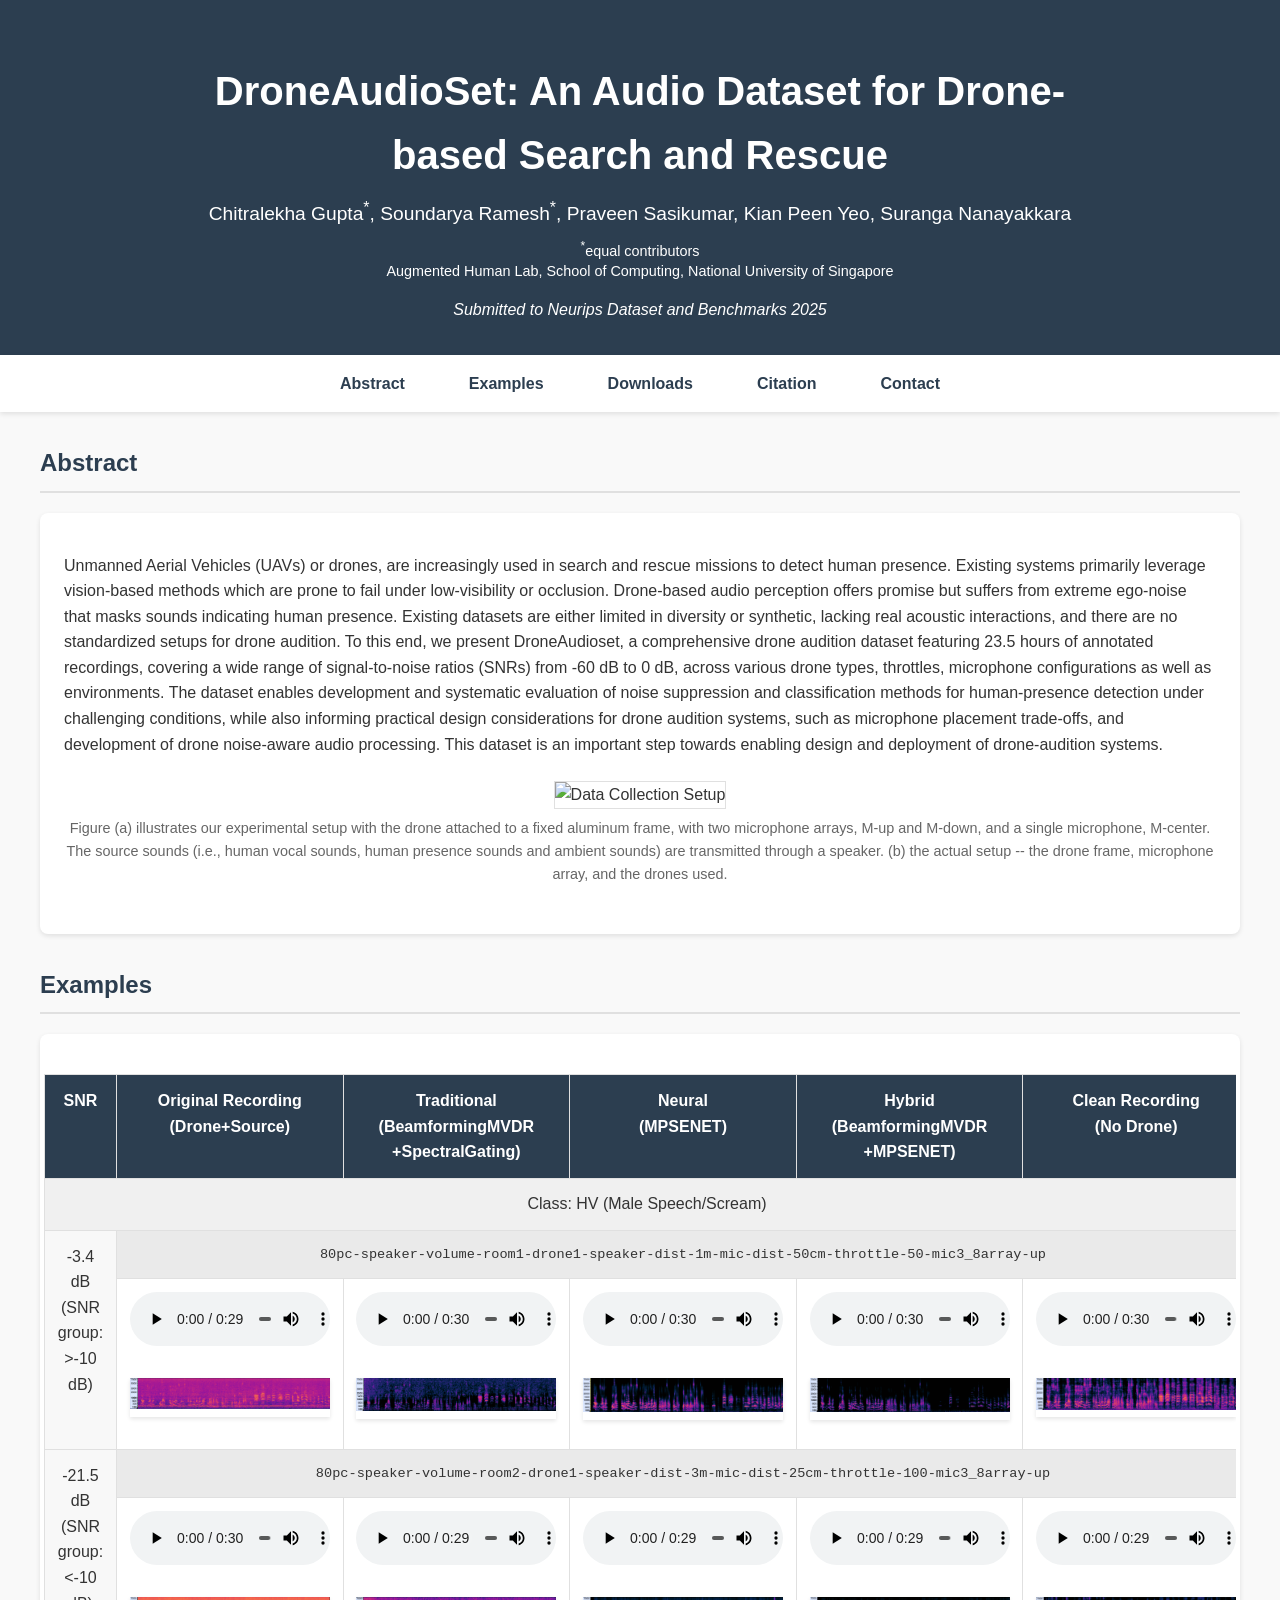
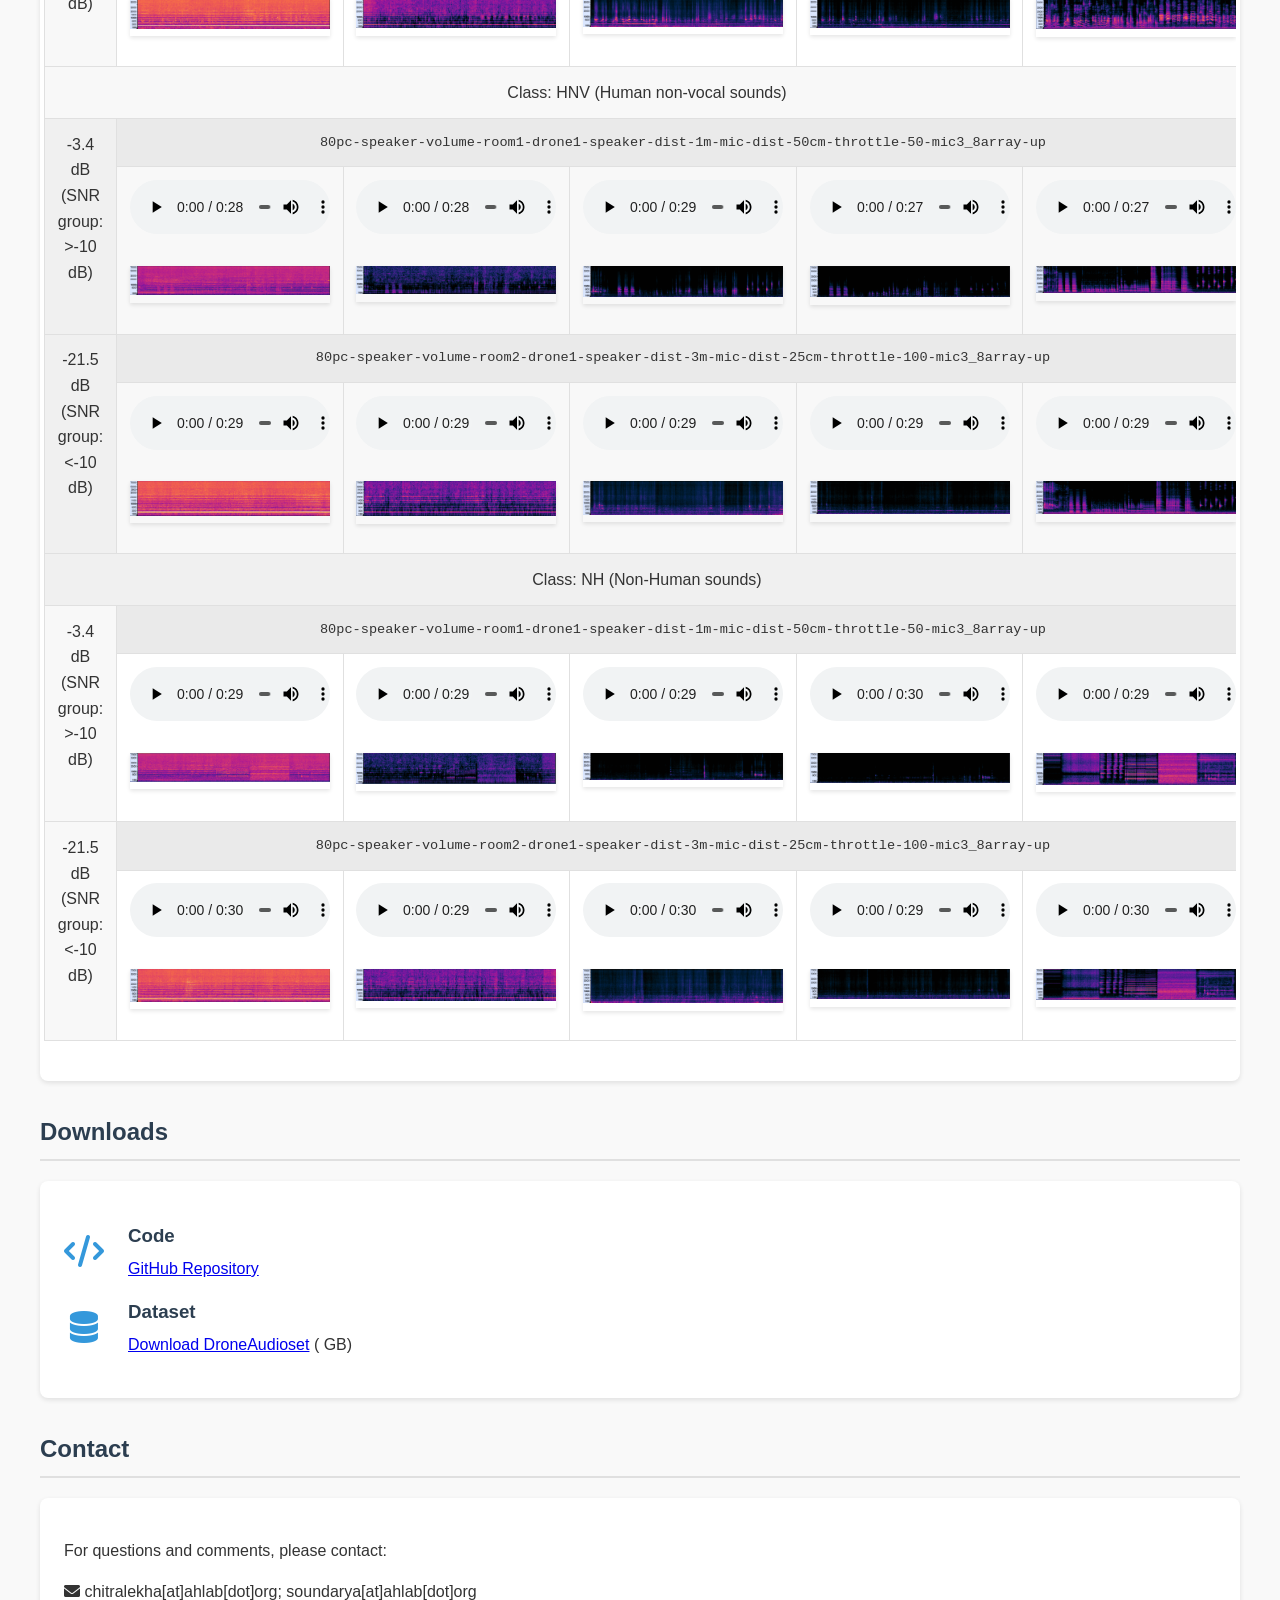
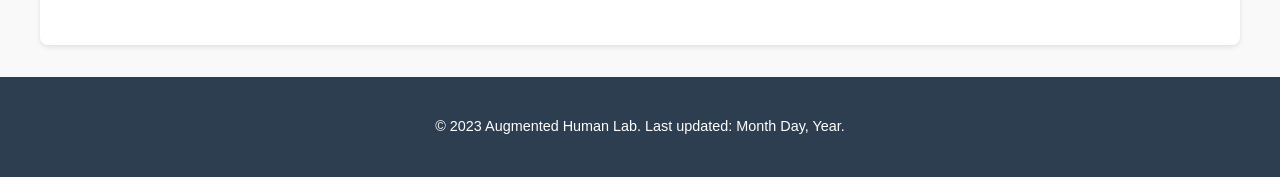
==== website/index.html @ 27227ef5 "changed docs to website" ====
<!DOCTYPE html>
<html lang="en">
<head>
    <meta charset="UTF-8">
    <meta name="viewport" content="width=device-width, initial-scale=1.0">
    <title>DroneAudioSet - Augmented Human Lab</title>
    
     <!-- Then load other resources -->
    <link rel="stylesheet" href="style.css">
    <link rel="stylesheet" href="https://cdnjs.cloudflare.com/ajax/libs/font-awesome/6.0.0-beta3/css/all.min.css">
    
    
</head>
<body>
    <header>
        <div class="header-content">
            <h1>DroneAudioSet: An Audio Dataset for Drone-based Search and Rescue</h1>
            <div class="authors">
                <span>Chitralekha Gupta<sup>*</sup>, Soundarya Ramesh<sup>*</sup></span>,
                <span>Praveen Sasikumar, Kian Peen Yeo, Suranga Nanayakkara</span>
                <div class="affiliations">
                    <sup>*</sup>equal contributors<br>
                    Augmented Human Lab, School of Computing, National University of Singapore
                </div>
            </div>
            <div class="conference">
                Submitted to Neurips Dataset and Benchmarks 2025
            </div>
        </div>
    </header>

    <nav>
        <ul>
            <li><a href="#abstract">Abstract</a></li>
            <li><a href="#examples">Examples</a></li>
            <li><a href="#downloads">Downloads</a></li>
            <li><a href="#citation">Citation</a></li>
            <li><a href="#contact">Contact</a></li>
        </ul>
    </nav>

    <!-- <script src="https://unpkg.com/wavesurfer.js"></script> -->
    <script>
        
        
        function copyCitation() {
            const citation = document.querySelector('.citation-box pre');
            navigator.clipboard.writeText(citation.innerText);
            alert('Citation copied to clipboard!');
        }
    
    </script>


    <main>
        <section id="abstract">
            <h2>Abstract</h2>
            <div class="content-box">
                <p>
                    Unmanned Aerial Vehicles (UAVs) or drones, are increasingly used in search and rescue missions to detect human presence. Existing systems primarily leverage vision-based methods which are prone to fail under low-visibility or occlusion. Drone-based audio perception offers promise but suffers from extreme ego-noise that masks sounds indicating human presence.  
Existing datasets are either limited in diversity or synthetic, lacking real acoustic interactions, and there are no standardized setups for drone audition. 
To this end, we present DroneAudioset, a comprehensive drone audition dataset featuring 23.5 hours of annotated recordings, covering a wide range of signal-to-noise ratios (SNRs) from -60 dB to 0 dB, across various drone types, throttles, microphone configurations as well as environments. The dataset enables development and systematic evaluation of noise suppression and classification methods for human-presence detection under challenging conditions, while also informing practical design considerations for drone audition systems, such as microphone placement trade-offs, and development of drone noise-aware audio processing. This dataset is an important step towards enabling design and deployment of drone-audition systems.
                </p>
                <div class="teaser-image">
                    <img src="images/data-collection-setup-v2.png" alt="Data Collection Setup">
                    <p class="caption">Figure (a) illustrates our experimental setup with the drone attached to a fixed aluminum frame, with two microphone arrays, M-up and M-down, and a single microphone, M-center. The source sounds (i.e., human vocal sounds, human presence sounds and ambient sounds) are transmitted through a speaker. (b) the actual setup -- the drone frame, microphone array, and the drones used.</p>
                </div>
            </div>
        </section>

        <section id="examples">
            <h2>Examples</h2>
            <div class="content-box">
                <div class="audio-table">
                    <table>
                        <thead>
                            <tr>
                                <th>SNR</th>
                                <th>Original Recording<br>(Drone+Source)</th>
                                <th>Traditional <br>(BeamformingMVDR<br>+SpectralGating)</th>
                                <th>Neural <br>(MPSENET)</th>
                                <th>Hybrid <br>(BeamformingMVDR<br>+MPSENET)</th>
                                <th>Clean Recording<br>(No Drone)</th>
                            </tr>
                        </thead>
                        <tbody>
                            <tr class="settings-row">
                                <td rowspan="1" colspan="6" >Class: HV (Male Speech/Scream)</td>
                            </tr>
                            <!-- Example Row 1 -->
                            <tr class="settings-row">
                                <td rowspan="2">-3.4 dB <br>(SNR group: >-10 dB)</td>
                                <td colspan="5" class="settings-cell">
                                    80pc-speaker-volume-room1-drone1-speaker-dist-1m-mic-dist-50cm-throttle-50-mic3_8array-up
                                </td>
                            </tr>
                            <tr>
                                <td>
                                    <audio controls data-channel="0">
                                        <source src="audio/example1/mic3_8array-up-File1_original.wav" type="audio/wav">
                                    </audio>
                                    <div class="spectrogram"><img width="200px" src="specgram/example1/mic3_8array-up-File1_original.png"></div>
                                </td>
                                <td>
                                    <audio controls data-channel="0">
                                        <source src="audio/example1/mic3_8array-up-File1_trad.wav" type="audio/wav">
                                    </audio>
                                    <div class="spectrogram"><img width="200px" src="specgram/example1/mic3_8array-up-File1_trad.png"></div>
                                </td>
                                <td>
                                    <audio controls data-channel="0">
                                        <source src="audio/example1/mic3_8array-up-File1_neural.wav" type="audio/wav">
                                    </audio>
                                    <div class="spectrogram"><img width="200px" src="specgram/example1/mic3_8array-up-File1_neural.png"></div>
                                </td>
                                <td>
                                    <audio controls data-channel="0">
                                        <source src="audio/example1/mic3_8array-up-File1_hybrid.wav" type="audio/wav">
                                    </audio>
                                    <div class="spectrogram"><img width="200px" src="specgram/example1/mic3_8array-up-File1_hybrid.png"></div>
                                </td>
                                <td>
                                    <audio controls data-channel="0">
                                        <source src="audio/example1/mic3_8array-up-File1_clean.wav" type="audio/wav">
                                    </audio>
                                    <div class="spectrogram"><img width="200px" src="specgram/example1/mic3_8array-up-File1_clean.png"></div>
                                </td>
                            </tr>

                            <!-- Example Row 2 -->
                            <tr class="settings-row">
                                <td rowspan="2">-21.5 dB <br>(SNR group: <-10 dB)</td>
                                <td colspan="5" class="settings-cell">
                                    80pc-speaker-volume-room2-drone1-speaker-dist-3m-mic-dist-25cm-throttle-100-mic3_8array-up
                                </td>
                            </tr>
                            <tr>
                                <td>
                                    <audio controls data-channel="0">
                                        <source src="audio/example2/mic3_8array-up-File1_original.wav" type="audio/wav">
                                    </audio>
                                    <div class="spectrogram"><img width="200px" src="specgram/example2/mic3_8array-up-File1_original.png"></div>
                                </td>
                                <td>
                                    <audio controls data-channel="0">
                                        <source src="audio/example2/mic3_8array-up-File1_trad.wav" type="audio/wav">
                                    </audio>
                                    <div class="spectrogram"><img width="200px" src="specgram/example2/mic3_8array-up-File1_trad.png"></div>
                                </td>
                                <td>
                                    <audio controls data-channel="0">
                                        <source src="audio/example2/mic3_8array-up-File1_neural.wav" type="audio/wav">
                                    </audio>
                                    <div class="spectrogram"><img width="200px" src="specgram/example2/mic3_8array-up-File1_neural.png"></div>
                                </td>
                                <td>
                                    <audio controls data-channel="0">
                                        <source src="audio/example2/mic3_8array-up-File1_hybrid.wav" type="audio/wav">
                                    </audio>
                                    <div class="spectrogram"><img width="200px" src="specgram/example2/mic3_8array-up-File1_hybrid.png"></div>
                                </td>
                                <td>
                                    <audio controls data-channel="0">
                                        <source src="audio/example2/mic3_8array-up-File1_clean.wav" type="audio/wav">
                                    </audio>
                                    <div class="spectrogram"><img width="200px" src="specgram/example2/mic3_8array-up-File1_clean.png"></div>
                                </td>
                            </tr>
                            
                            <!-- Repeat for additional rows (change numbers) -->
                             <tr class="settings-row">
                                <td rowspan="1" colspan="6" >Class: HNV (Human non-vocal sounds)</td>
                            </tr>
                            <!-- Example Row 3 -->
                            <tr class="settings-row">
                                <td rowspan="2">-3.4 dB <br>(SNR group: >-10 dB)</td>
                                <td colspan="5" class="settings-cell">
                                    80pc-speaker-volume-room1-drone1-speaker-dist-1m-mic-dist-50cm-throttle-50-mic3_8array-up
                                </td>
                            </tr>
                            <tr>
                                <td>
                                    <audio controls data-channel="0">
                                        <source src="audio/example3/mic3_8array-up-File1_original.wav" type="audio/wav">
                                    </audio>
                                    <div class="spectrogram"><img width="200px" src="specgram/example3/mic3_8array-up-File1_original.png"></div>
                                </td>
                                <td>
                                    <audio controls data-channel="0">
                                        <source src="audio/example3/mic3_8array-up-File1_trad.wav" type="audio/wav">
                                    </audio>
                                    <div class="spectrogram"><img width="200px" src="specgram/example3/mic3_8array-up-File1_trad.png"></div>
                                </td>
                                <td>
                                    <audio controls data-channel="0">
                                        <source src="audio/example3/mic3_8array-up-File1_neural.wav" type="audio/wav">
                                    </audio>
                                    <div class="spectrogram"><img width="200px" src="specgram/example3/mic3_8array-up-File1_neural.png"></div>
                                </td>
                                <td>
                                    <audio controls data-channel="0">
                                        <source src="audio/example3/mic3_8array-up-File1_hybrid.wav" type="audio/wav">
                                    </audio>
                                    <div class="spectrogram"><img width="200px" src="specgram/example3/mic3_8array-up-File1_hybrid.png"></div>
                                </td>
                                <td>
                                    <audio controls data-channel="0">
                                        <source src="audio/example3/mic3_8array-up-File1_clean.wav" type="audio/wav">
                                    </audio>
                                    <div class="spectrogram"><img width="200px" src="specgram/example3/mic3_8array-up-File1_clean.png"></div>
                                </td>
                            </tr>

                            <!-- Example Row 4 -->
                            <tr class="settings-row">
                                <td rowspan="2">-21.5 dB <br>(SNR group: <-10 dB)</td>
                                <td colspan="5" class="settings-cell">
                                    80pc-speaker-volume-room2-drone1-speaker-dist-3m-mic-dist-25cm-throttle-100-mic3_8array-up
                                </td>
                            </tr>
                            <tr>
                                <td>
                                    <audio controls data-channel="0">
                                        <source src="audio/example4/mic3_8array-up-File1_original.wav" type="audio/wav">
                                    </audio>
                                    <div class="spectrogram"><img width="200px" src="specgram/example4/mic3_8array-up-File1_original.png"></div>
                                </td>
                                <td>
                                    <audio controls data-channel="0">
                                        <source src="audio/example4/mic3_8array-up-File1_trad.wav" type="audio/wav">
                                    </audio>
                                    <div class="spectrogram"><img width="200px" src="specgram/example4/mic3_8array-up-File1_trad.png"></div>
                                </td>
                                <td>
                                    <audio controls data-channel="0">
                                        <source src="audio/example4/mic3_8array-up-File1_neural.wav" type="audio/wav">
                                    </audio>
                                    <div class="spectrogram"><img width="200px" src="specgram/example4/mic3_8array-up-File1_neural.png"></div>
                                </td>
                                <td>
                                    <audio controls data-channel="0">
                                        <source src="audio/example4/mic3_8array-up-File1_hybrid.wav" type="audio/wav">
                                    </audio>
                                    <div class="spectrogram"><img width="200px" src="specgram/example4/mic3_8array-up-File1_hybrid.png"></div>
                                </td>
                                <td>
                                    <audio controls data-channel="0">
                                        <source src="audio/example4/mic3_8array-up-File1_clean.wav" type="audio/wav">
                                    </audio>
                                    <div class="spectrogram"><img width="200px" src="specgram/example4/mic3_8array-up-File1_clean.png"></div>
                                </td>
                            </tr>

                            <!-- Repeat for additional rows (change numbers) -->
                             <tr class="settings-row">
                                <td rowspan="1" colspan="6" >Class: NH (Non-Human sounds)</td>
                            </tr>
                            <!-- Example Row 5 -->
                            <tr class="settings-row">
                                <td rowspan="2">-3.4 dB <br>(SNR group: >-10 dB)</td>
                                <td colspan="5" class="settings-cell">
                                    80pc-speaker-volume-room1-drone1-speaker-dist-1m-mic-dist-50cm-throttle-50-mic3_8array-up
                                </td>
                            </tr>
                            <tr>
                                <td>
                                    <audio controls data-channel="0">
                                        <source src="audio/example5/mic3_8array-up-File1_original.wav" type="audio/wav">
                                    </audio>
                                    <div class="spectrogram"><img width="200px" src="specgram/example5/mic3_8array-up-File1_original.png"></div>
                                </td>
                                <td>
                                    <audio controls data-channel="0">
                                        <source src="audio/example5/mic3_8array-up-File1_trad.wav" type="audio/wav">
                                    </audio>
                                    <div class="spectrogram"><img width="200px" src="specgram/example5/mic3_8array-up-File1_trad.png"></div>
                                </td>
                                <td>
                                    <audio controls data-channel="0">
                                        <source src="audio/example5/mic3_8array-up-File1_neural.wav" type="audio/wav">
                                    </audio>
                                    <div class="spectrogram"><img width="200px" src="specgram/example5/mic3_8array-up-File1_neural.png"></div>
                                </td>
                                <td>
                                    <audio controls data-channel="0">
                                        <source src="audio/example5/mic3_8array-up-File1_hybrid.wav" type="audio/wav">
                                    </audio>
                                    <div class="spectrogram"><img width="200px" src="specgram/example5/mic3_8array-up-File1_hybrid.png"></div>
                                </td>
                                <td>
                                    <audio controls data-channel="0">
                                        <source src="audio/example5/mic3_8array-up-File1_clean.wav" type="audio/wav">
                                    </audio>
                                    <div class="spectrogram"><img width="200px" src="specgram/example5/mic3_8array-up-File1_clean.png"></div>
                                </td>
                            </tr>

                            <!-- Example Row 6 -->
                            <tr class="settings-row">
                                <td rowspan="2">-21.5 dB <br>(SNR group: <-10 dB)</td>
                                <td colspan="5" class="settings-cell">
                                    80pc-speaker-volume-room2-drone1-speaker-dist-3m-mic-dist-25cm-throttle-100-mic3_8array-up
                                </td>
                            </tr>
                            <tr>
                                <td>
                                    <audio controls data-channel="0">
                                        <source src="audio/example6/mic3_8array-up-File1_original.wav" type="audio/wav">
                                    </audio>
                                    <div class="spectrogram"><img width="200px" src="specgram/example6/mic3_8array-up-File1_original.png"></div>
                                </td>
                                <td>
                                    <audio controls data-channel="0">
                                        <source src="audio/example6/mic3_8array-up-File1_trad.wav" type="audio/wav">
                                    </audio>
                                    <div class="spectrogram"><img width="200px" src="specgram/example6/mic3_8array-up-File1_trad.png"></div>
                                </td>
                                <td>
                                    <audio controls data-channel="0">
                                        <source src="audio/example6/mic3_8array-up-File1_neural.wav" type="audio/wav">
                                    </audio>
                                    <div class="spectrogram"><img width="200px" src="specgram/example6/mic3_8array-up-File1_neural.png"></div>
                                </td>
                                <td>
                                    <audio controls data-channel="0">
                                        <source src="audio/example6/mic3_8array-up-File1_hybrid.wav" type="audio/wav">
                                    </audio>
                                    <div class="spectrogram"><img width="200px" src="specgram/example6/mic3_8array-up-File1_hybrid.png"></div>
                                </td>
                                <td>
                                    <audio controls data-channel="0">
                                        <source src="audio/example6/mic3_8array-up-File1_clean.wav" type="audio/wav">
                                    </audio>
                                    <div class="spectrogram"><img width="200px" src="specgram/example6/mic3_8array-up-File1_clean.png"></div>
                                </td>
                            </tr>

                        </tbody>
                    </table>
                </div>
            </div>
        </section>

        <section id="downloads">
            <h2>Downloads</h2>
            <div class="content-box">
                <!-- <div class="download-item">
                    <i class="fas fa-file-pdf"></i>
                    <div>
                        <h3>Paper</h3>
                        <p><a href="#">Download PDF</a> (X MB)</p>
                    </div>
                </div> -->
                <div class="download-item">
                    <i class="fas fa-code"></i>
                    <div>
                        <h3>Code</h3>
                        <p><a href="https://github.com/augmented-human-lab/DroneAudioSet-code">GitHub Repository</a></p>
                    </div>
                </div>
                <div class="download-item">
                    <i class="fas fa-database"></i>
                    <div>
                        <h3>Dataset</h3>
                        <p><a href="https://huggingface.co/datasets/ahlab-drone-project/DroneAudioSet">Download DroneAudioset</a> ( GB)</p>
                    </div>
                </div>
            </div>
        </section>

        <!-- <section id="citation">
            <h2>Citation</h2>
            <div class="content-box citation-box">
                <pre>
@inproceedings{author2023droneaudioset,
    title={DroneAudioSet: A Dataset for Audio-Based Drone Analysis},
    author={Author1, A. and Author2, B.},
    booktitle={Proceedings of the Conference},
    year={2025}
}</pre>
                <button onclick="copyCitation()">Copy Citation</button>
            </div>
        </section> -->

        <section id="contact">
            <h2>Contact</h2>
            <div class="content-box">
                <p>For questions and comments, please contact:</p>
                <p><i class="fas fa-envelope"></i> chitralekha[at]ahlab[dot]org; soundarya[at]ahlab[dot]org</p>
            </div>
        </section>
    </main>

    <footer>
        <p>© 2023 Augmented Human Lab. Last updated: Month Day, Year.</p>
    </footer>

    
</body>
</html>
---- website/style.css ----
:root {
    --primary-color: #2c3e50;
    --secondary-color: #3498db;
    --background-color: #f9f9f9;
    --content-bg: #ffffff;
    --text-color: #333333;
    --border-color: #e0e0e0;
}

body {
    font-family: 'Arial', sans-serif;
    line-height: 1.6;
    color: var(--text-color);
    background-color: var(--background-color);
    margin: 0;
    padding: 0;
}

header {
    background-color: var(--primary-color);
    color: white;
    padding: 2rem 0;
    text-align: center;
}

.header-content {
    max-width: 900px;
    margin: 0 auto;
    padding: 0 20px;
}

h1 {
    font-size: 2.5rem;
    margin-bottom: 0.5rem;
}

.authors {
    font-size: 1.2rem;
    margin-bottom: 0.5rem;
}

.affiliations {
    font-size: 0.9rem;
    margin-top: 0.5rem;
    line-height: 1.4;
}

.conference {
    font-style: italic;
    margin-top: 1rem;
}

nav {
    background-color: var(--content-bg);
    box-shadow: 0 2px 5px rgba(0,0,0,0.1);
    position: sticky;
    top: 0;
    z-index: 100;
}

nav ul {
    display: flex;
    justify-content: center;
    list-style: none;
    padding: 0;
    margin: 0;
    max-width: 900px;
    margin: 0 auto;
}

nav li {
    padding: 1rem;
}

nav a {
    color: var(--primary-color);
    text-decoration: none;
    font-weight: bold;
    padding: 0.5rem 1rem;
    border-radius: 4px;
    transition: background-color 0.3s;
}

nav a:hover {
    background-color: #f0f0f0;
}

main {
    max-width: 1200px;  /* Increased from 900px */
    margin: 2rem auto;
    padding: 0 20px;
}

h2 {
    color: var(--primary-color);
    border-bottom: 2px solid var(--border-color);
    padding-bottom: 0.5rem;
    margin-top: 2rem;
}

.content-box {
    background-color: var(--content-bg);
    border-radius: 8px;
    box-shadow: 0 2px 5px rgba(0,0,0,0.1);
    padding: 1.5rem;
    margin: 1rem 0;
}

.teaser-image {
    text-align: center;
    margin: 1.5rem 0;
}

.teaser-image img {
    max-width: 100%;
    height: auto;
    border: 1px solid var(--border-color);
}

.caption {
    font-size: 0.9rem;
    color: #666;
    margin-top: 0.5rem;
}

.download-item {
    display: flex;
    align-items: center;
    margin: 1rem 0;
}

.download-item i {
    font-size: 2rem;
    color: var(--secondary-color);
    margin-right: 1.5rem;
    width: 40px;
    text-align: center;
}

.download-item h3 {
    margin: 0;
    color: var(--primary-color);
}

.download-item p {
    margin: 0.3rem 0 0 0;
}

.citation-box {
    position: relative;
}

.citation-box pre {
    background-color: #f5f5f5;
    padding: 1rem;
    border-radius: 4px;
    overflow-x: auto;
    white-space: pre-wrap;
}

.citation-box button {
    position: absolute;
    top: 1rem;
    right: 1rem;
    background-color: var(--secondary-color);
    color: white;
    border: none;
    padding: 0.3rem 0.6rem;
    border-radius: 4px;
    cursor: pointer;
    transition: background-color 0.3s;
}

.citation-box button:hover {
    background-color: #2980b9;
}

footer {
    text-align: center;
    padding: 1.5rem;
    margin-top: 2rem;
    background-color: var(--primary-color);
    color: white;
    font-size: 0.9rem;
}

@media (max-width: 768px) {
    nav ul {
        flex-direction: column;
        align-items: left;
    }
    
    .download-item {
        flex-direction: column;
        align-items: flex-start;
    }
    
    .download-item i {
        margin-bottom: 0.5rem;
    }
}

/* Audio Table Styles */
.audio-table {
    overflow-x: auto;
}

.audio-table table {
    width: 100%;
    border-collapse: collapse;
    margin: 1rem 0;
}

.audio-table th, .audio-table td {
    padding: 0.8rem;
    text-align: center;
    border: 1px solid var(--border-color);
    vertical-align: top;
}

.audio-table th {
    background-color: var(--primary-color);
    color: white;
    font-weight: bold;
}

.audio-table tr:nth-child(even) {
    background-color: #f8f8f8;
}

.audio-table audio {
    width: 100%;
    max-width: 200px;
    margin-bottom: 0.5rem;
}

.spectrogram {
    
    /* width: 100%;         /*  Make it responsive */
    /* height: auto;          Maintain aspect ratio */
    /* transform: scale(0.2); */
    /* max-width: 150px;       /* Maximum width you want */
    /* max-height: 100px;       Maximum width you want */ 
    
    /* display: block; */
    margin: 1rem auto;     /* Fixed typo (was "1 auto") */
    /* object-fit: contain;   Ensures proper scaling */
    /* Optional: add a subtle shadow for depth */
    box-shadow: 0 2px 4px rgba(0,0,0,0.1);
    /* Optional: smooth scaling on hover */
    transition: transform 0.2s ease;
    align-self: left; /* Ensure left alignment */
}
/* Optional: Add hover effect */
.spectrogram:hover {
    transform: scale(2.5); /* Slightly enlarge on hover */
    cursor: zoom-in;
}
/* Responsive table */
@media (max-width: 768px) {
    .audio-table table {
        display: block;
    }
    
    .audio-table thead {
        display: none;
    }
    
    .audio-table tr {
        display: block;
        margin-bottom: 1rem;
        border: 1px solid var(--border-color);
    }
    
    .audio-table td {
        display: flex;
        flex-direction: column;
        align-items: center;
        text-align: center;
        border: none;
        border-bottom: 1px solid var(--border-color);
    }
    
    .audio-table td:before {
        content: attr(data-label);
        font-weight: bold;
        margin-bottom: 0.5rem;
    }
    
    .audio-table td:last-child {
        border-bottom: none;
    }
}

/* Audio Table Styles */
.audio-table {
    overflow-x: auto;
    margin: 0 -20px;  /* Allow table to extend beyond padding */
}

.audio-table table {
    width: 100%;
    border-collapse: collapse;
    margin: 1rem 0;
    min-width: 1000px;  /* Ensure table doesn't get too narrow */
}

/* Settings row styles */
.settings-row {
    background-color: #f0f0f0;
}

.settings-cell {
    font-family: monospace;
    font-size: 0.85rem;
    /* padding: 0.5rem 1rem; */
    text-align: left;
    background-color: #eaeaea;
}

/* Rest of your existing table styles... */
.audio-table th, .audio-table td {
    padding: 0.8rem;
    text-align: center;
    border: 1px solid var(--border-color);
    vertical-align: top;
}

.audio-table th {
    background-color: var(--primary-color);
    color: white;
    font-weight: bold;
}

.audio-table tr:nth-child(even):not(.settings-row) {
    background-color: #f8f8f8;
}

.audio-table audio {
    width: 100%;
    max-width: 200px;
    margin-bottom: 0.5rem;
}

/* .spectrogram {
    width: 100%;
    max-width: 200px;
    height: auto;
    display: block;
    margin: 0 auto;
    border: 1px solid #ddd;
} */

/* Responsive table */
@media (max-width: 1200px) {
    .audio-table {
        margin: 0 -10px;
    }
    
    main {
        padding: 0 10px;
    }
}

@media (max-width: 768px) {
    /* Keep your existing mobile styles but add settings row support */
    .settings-row td {
        display: block;
        text-align: left;
        /* padding: 0.5rem; */
    }
    
    .settings-cell {
        display: block;
        width: 100%;
        box-sizing: border-box;
    }
    
    .audio-table table {
        min-width: auto;
    }
}

/* .spectrogram-container {
    width: 100%; */
    /* max-width: 200px; */
    /* height: 100px;
    margin: 0.5rem auto; */
    /* background: #f8f8f8; */
    /* border: 1px solid #ddd; */
/* } */

/* Hide original spectrogram images */
/* .spectrogram {
    display: none;
} */
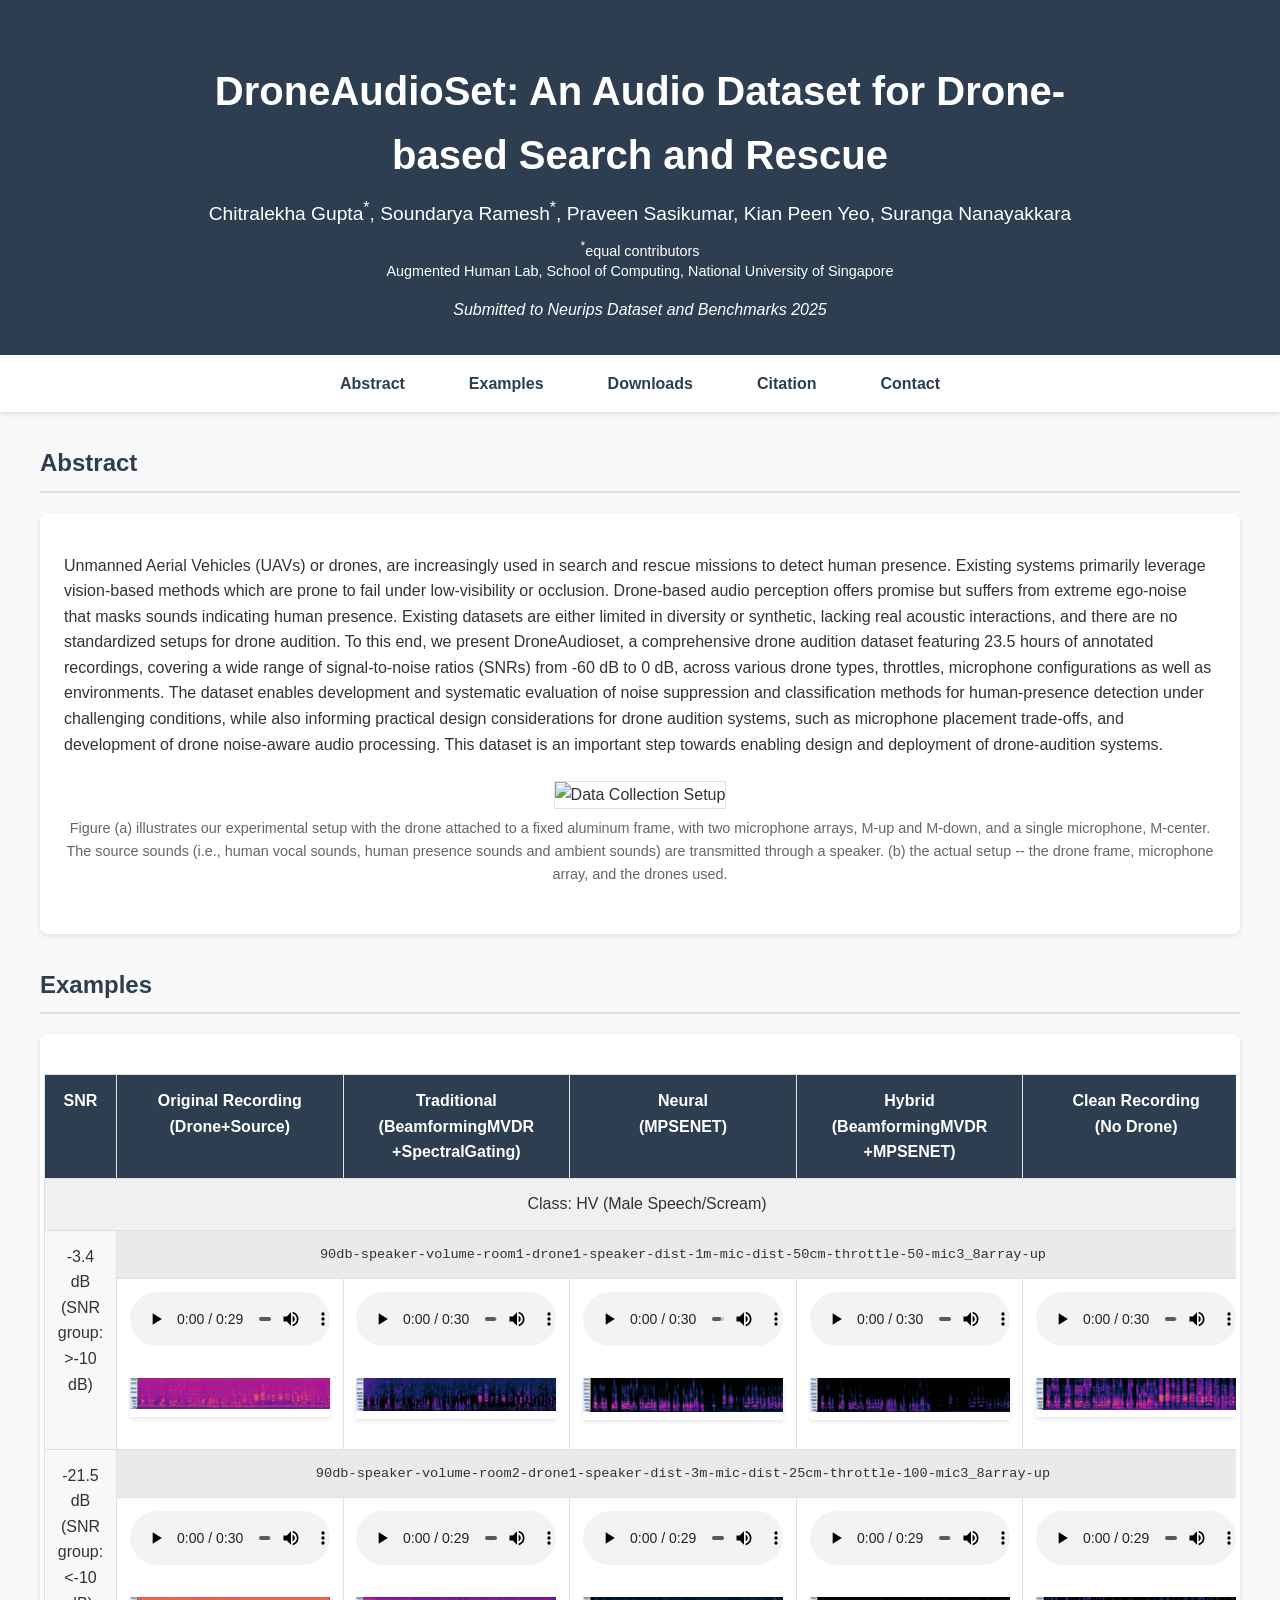
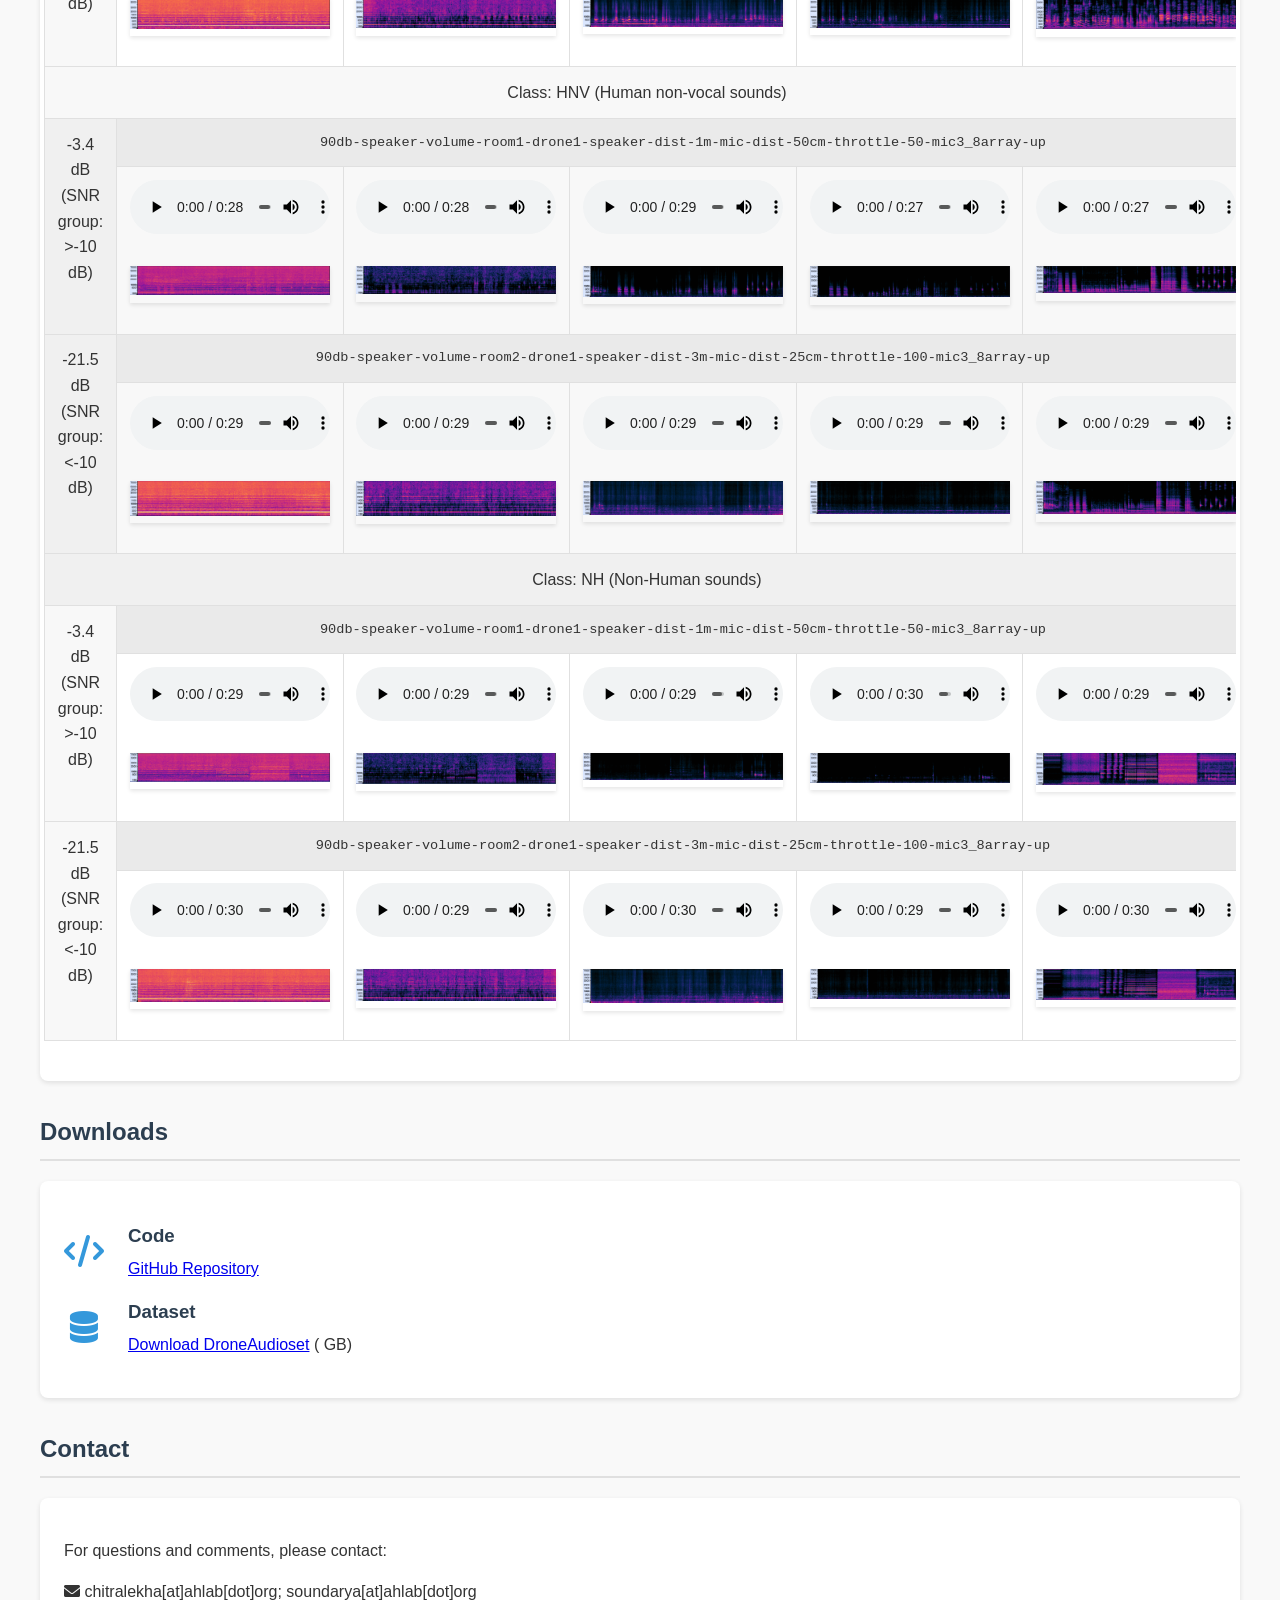
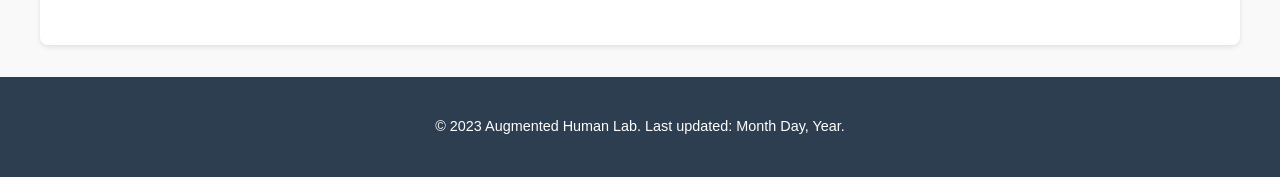
==== commit e9b4e821: "80pc-->90db" ====
--- a/website/index.html
+++ b/website/index.html
@@ -91,7 +91,7 @@
                             <tr class="settings-row">
                                 <td rowspan="2">-3.4 dB <br>(SNR group: >-10 dB)</td>
                                 <td colspan="5" class="settings-cell">
-                                    80pc-speaker-volume-room1-drone1-speaker-dist-1m-mic-dist-50cm-throttle-50-mic3_8array-up
+                                    90db-speaker-volume-room1-drone1-speaker-dist-1m-mic-dist-50cm-throttle-50-mic3_8array-up
                                 </td>
                             </tr>
                             <tr>
@@ -131,7 +131,7 @@
                             <tr class="settings-row">
                                 <td rowspan="2">-21.5 dB <br>(SNR group: <-10 dB)</td>
                                 <td colspan="5" class="settings-cell">
-                                    80pc-speaker-volume-room2-drone1-speaker-dist-3m-mic-dist-25cm-throttle-100-mic3_8array-up
+                                    90db-speaker-volume-room2-drone1-speaker-dist-3m-mic-dist-25cm-throttle-100-mic3_8array-up
                                 </td>
                             </tr>
                             <tr>
@@ -175,7 +175,7 @@
                             <tr class="settings-row">
                                 <td rowspan="2">-3.4 dB <br>(SNR group: >-10 dB)</td>
                                 <td colspan="5" class="settings-cell">
-                                    80pc-speaker-volume-room1-drone1-speaker-dist-1m-mic-dist-50cm-throttle-50-mic3_8array-up
+                                    90db-speaker-volume-room1-drone1-speaker-dist-1m-mic-dist-50cm-throttle-50-mic3_8array-up
                                 </td>
                             </tr>
                             <tr>
@@ -215,7 +215,7 @@
                             <tr class="settings-row">
                                 <td rowspan="2">-21.5 dB <br>(SNR group: <-10 dB)</td>
                                 <td colspan="5" class="settings-cell">
-                                    80pc-speaker-volume-room2-drone1-speaker-dist-3m-mic-dist-25cm-throttle-100-mic3_8array-up
+                                    90db-speaker-volume-room2-drone1-speaker-dist-3m-mic-dist-25cm-throttle-100-mic3_8array-up
                                 </td>
                             </tr>
                             <tr>
@@ -259,7 +259,7 @@
                             <tr class="settings-row">
                                 <td rowspan="2">-3.4 dB <br>(SNR group: >-10 dB)</td>
                                 <td colspan="5" class="settings-cell">
-                                    80pc-speaker-volume-room1-drone1-speaker-dist-1m-mic-dist-50cm-throttle-50-mic3_8array-up
+                                    90db-speaker-volume-room1-drone1-speaker-dist-1m-mic-dist-50cm-throttle-50-mic3_8array-up
                                 </td>
                             </tr>
                             <tr>
@@ -299,7 +299,7 @@
                             <tr class="settings-row">
                                 <td rowspan="2">-21.5 dB <br>(SNR group: <-10 dB)</td>
                                 <td colspan="5" class="settings-cell">
-                                    80pc-speaker-volume-room2-drone1-speaker-dist-3m-mic-dist-25cm-throttle-100-mic3_8array-up
+                                    90db-speaker-volume-room2-drone1-speaker-dist-3m-mic-dist-25cm-throttle-100-mic3_8array-up
                                 </td>
                             </tr>
                             <tr>
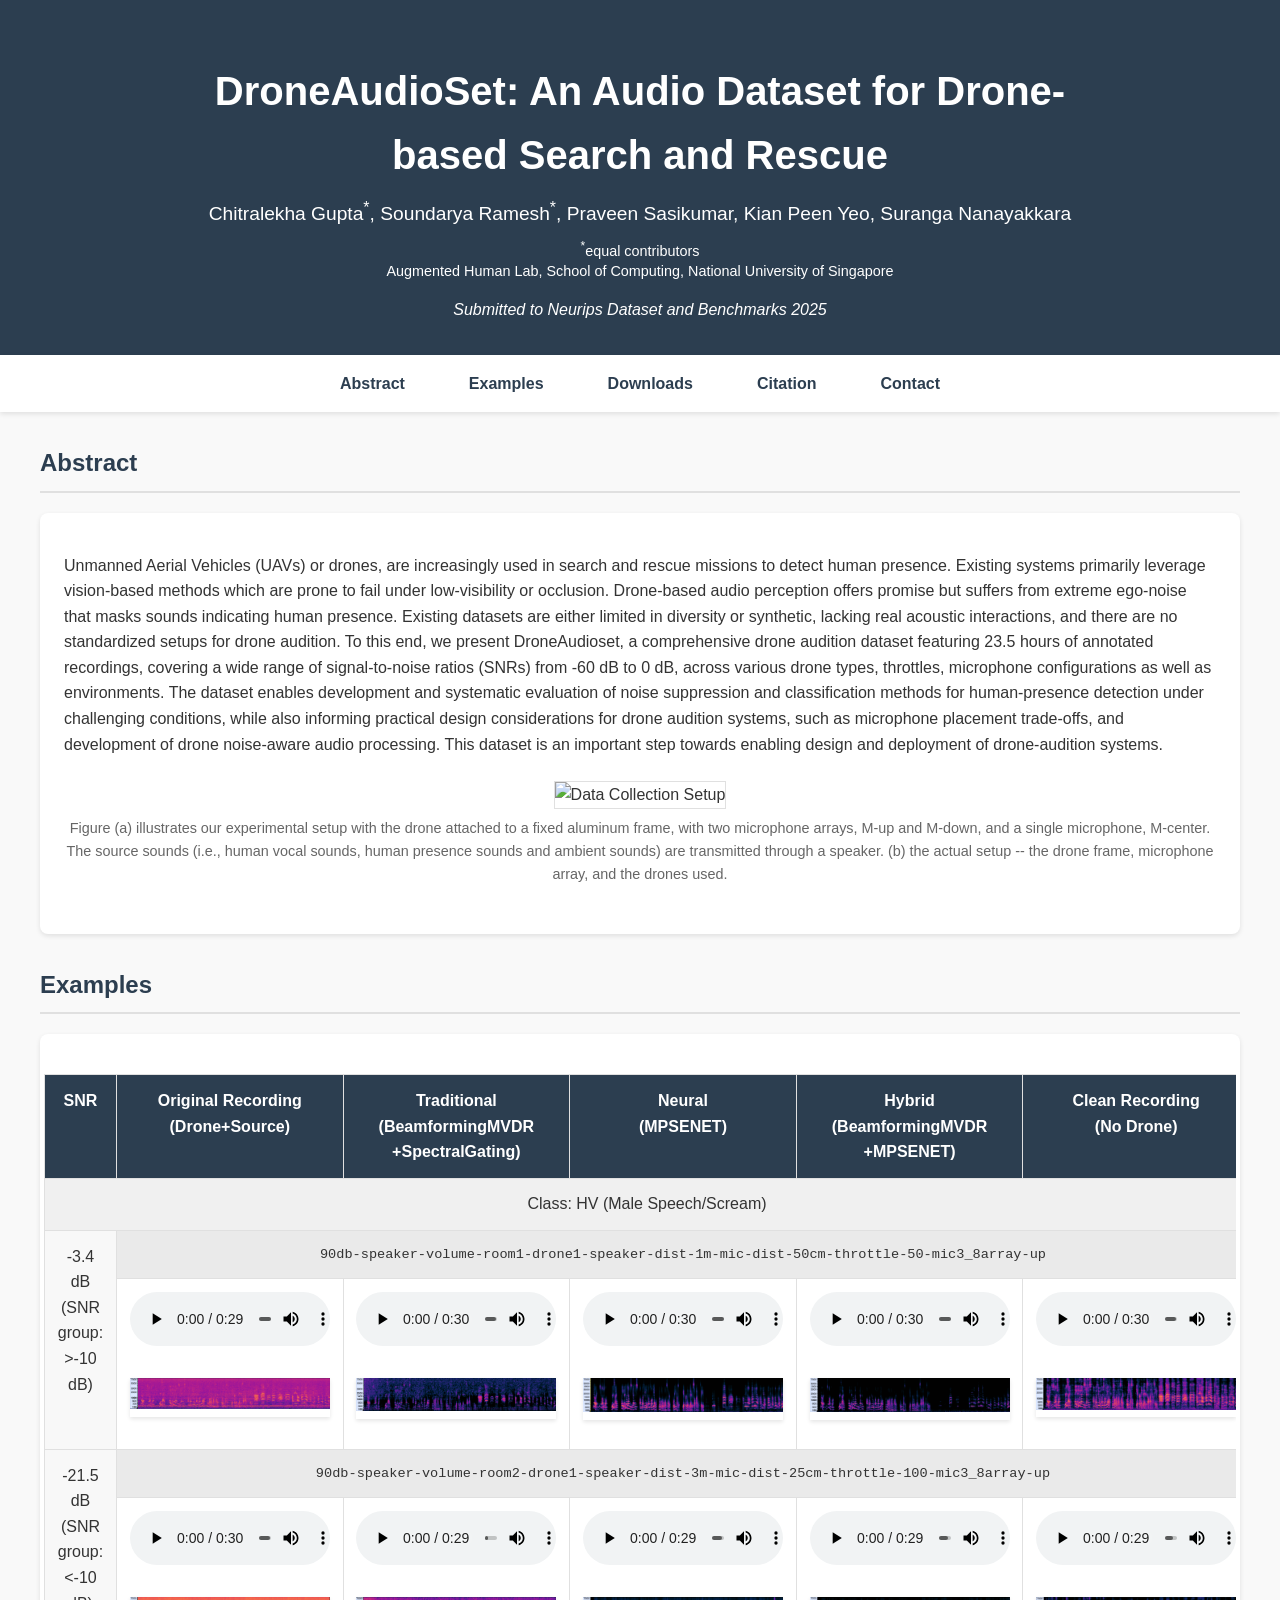
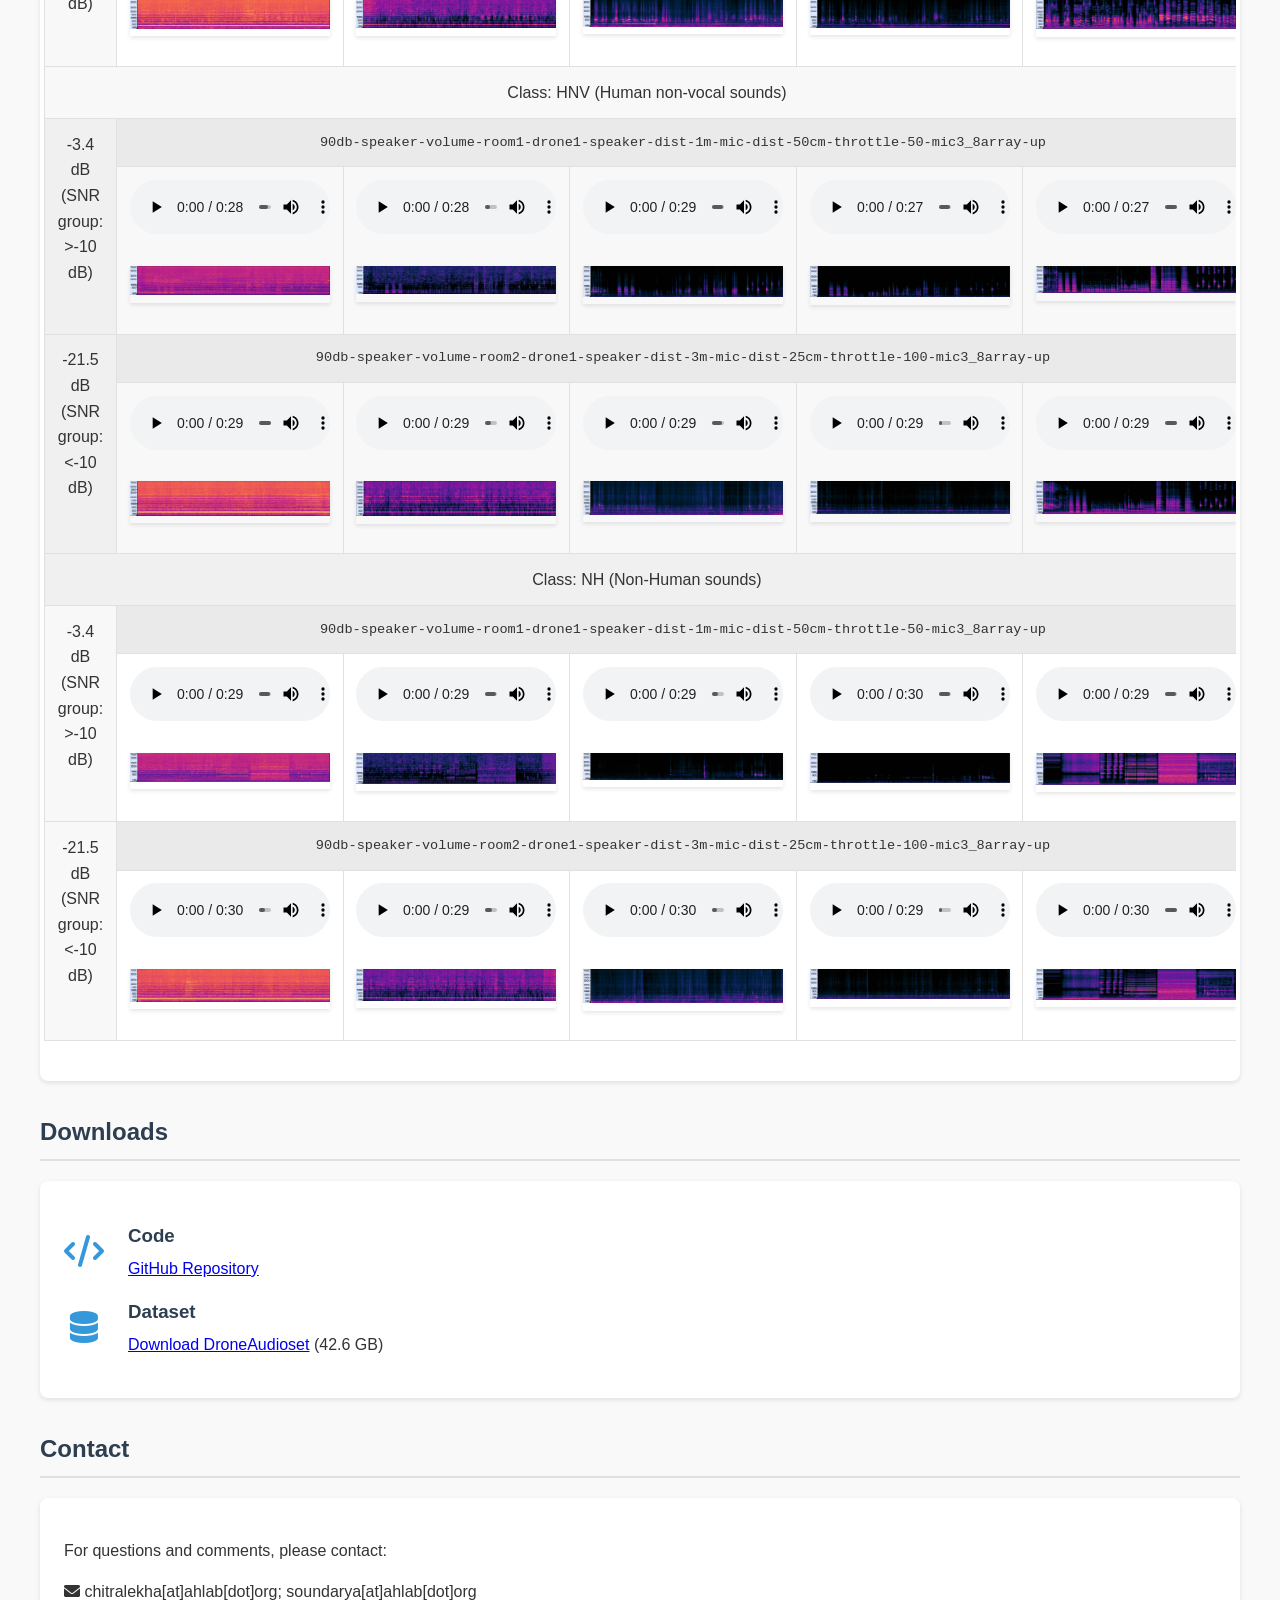
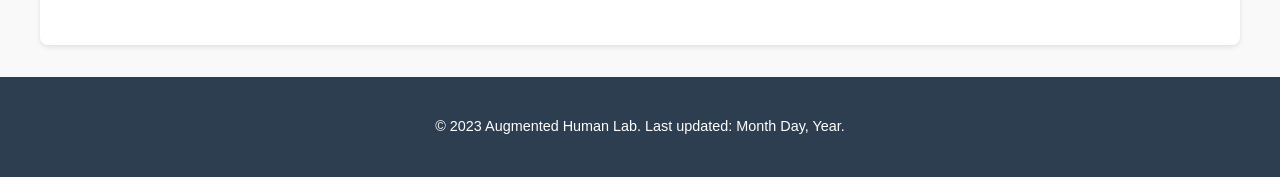
==== commit 8029f377: "added dataset size" ====
--- a/website/index.html
+++ b/website/index.html
@@ -362,7 +362,7 @@
                     <i class="fas fa-database"></i>
                     <div>
                         <h3>Dataset</h3>
-                        <p><a href="https://huggingface.co/datasets/ahlab-drone-project/DroneAudioSet">Download DroneAudioset</a> ( GB)</p>
+                        <p><a href="https://huggingface.co/datasets/ahlab-drone-project/DroneAudioSet">Download DroneAudioset</a> (42.6 GB)</p>
                     </div>
                 </div>
             </div>
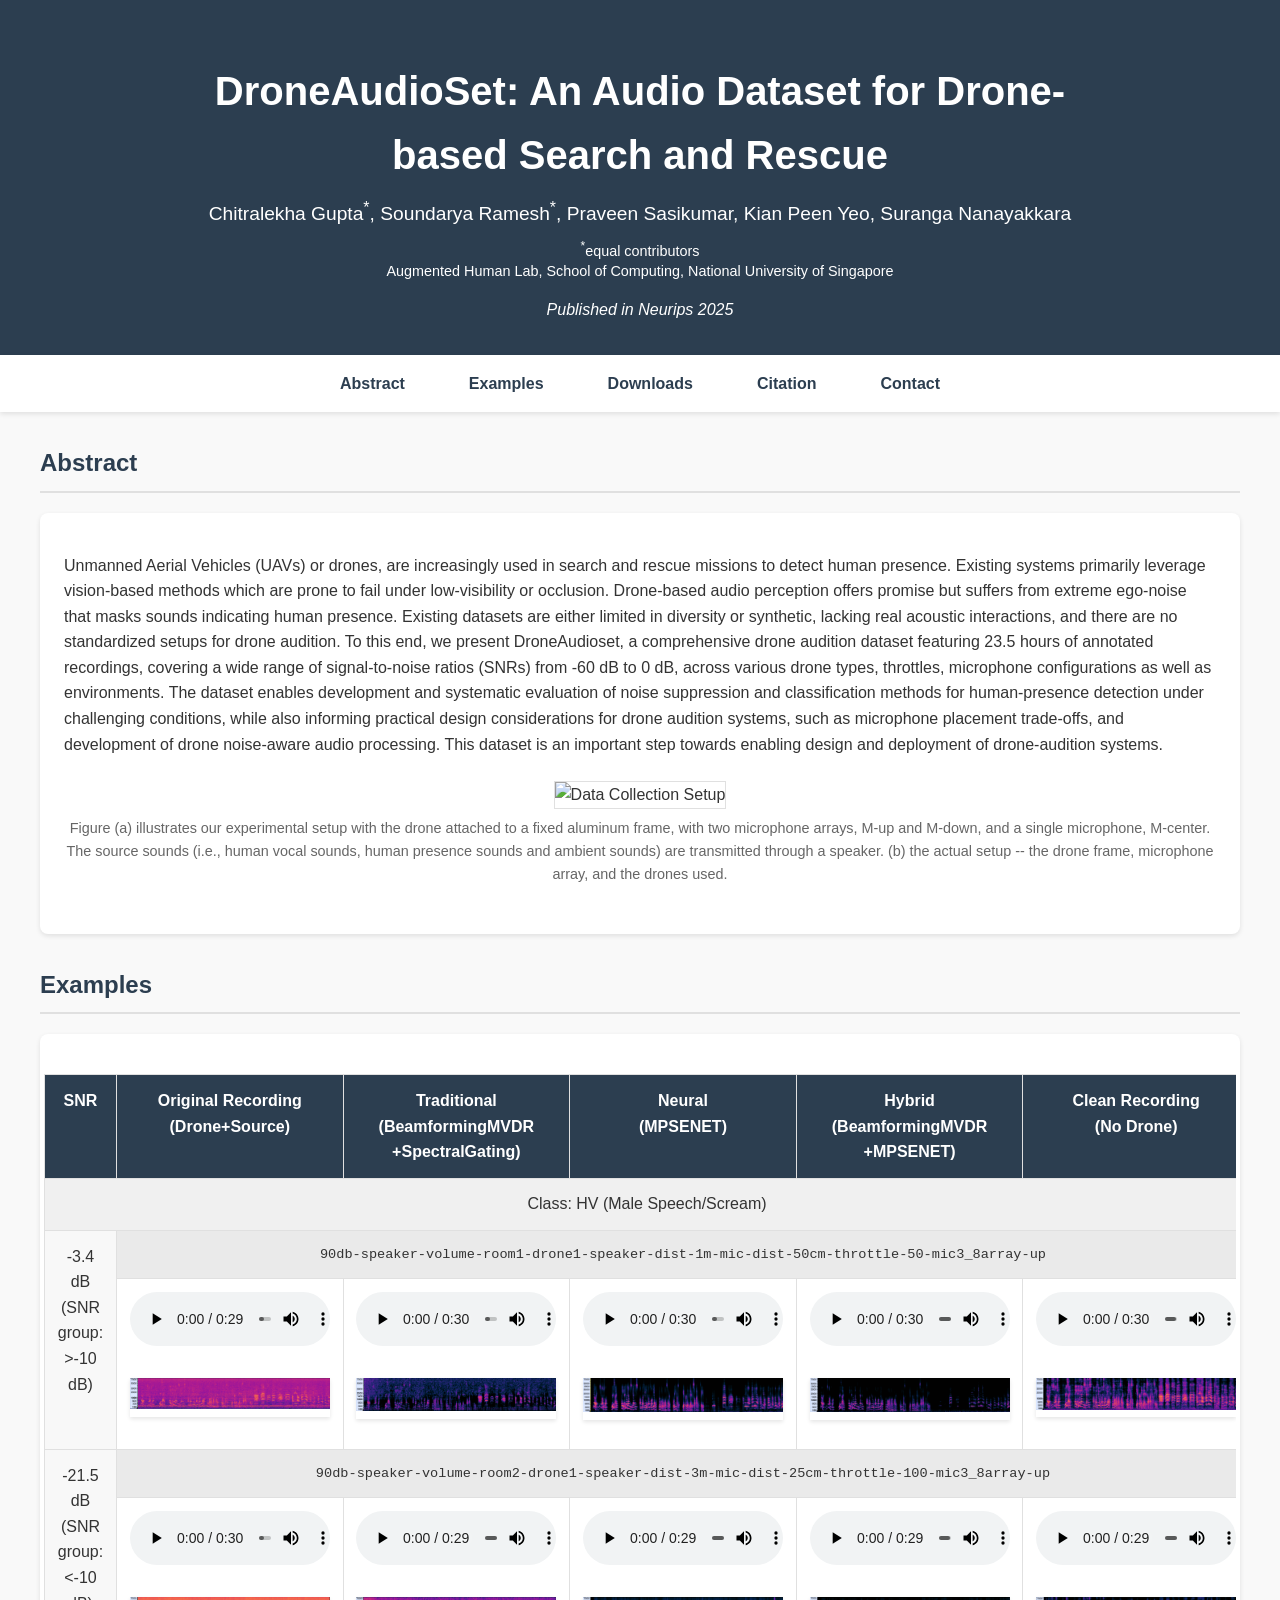
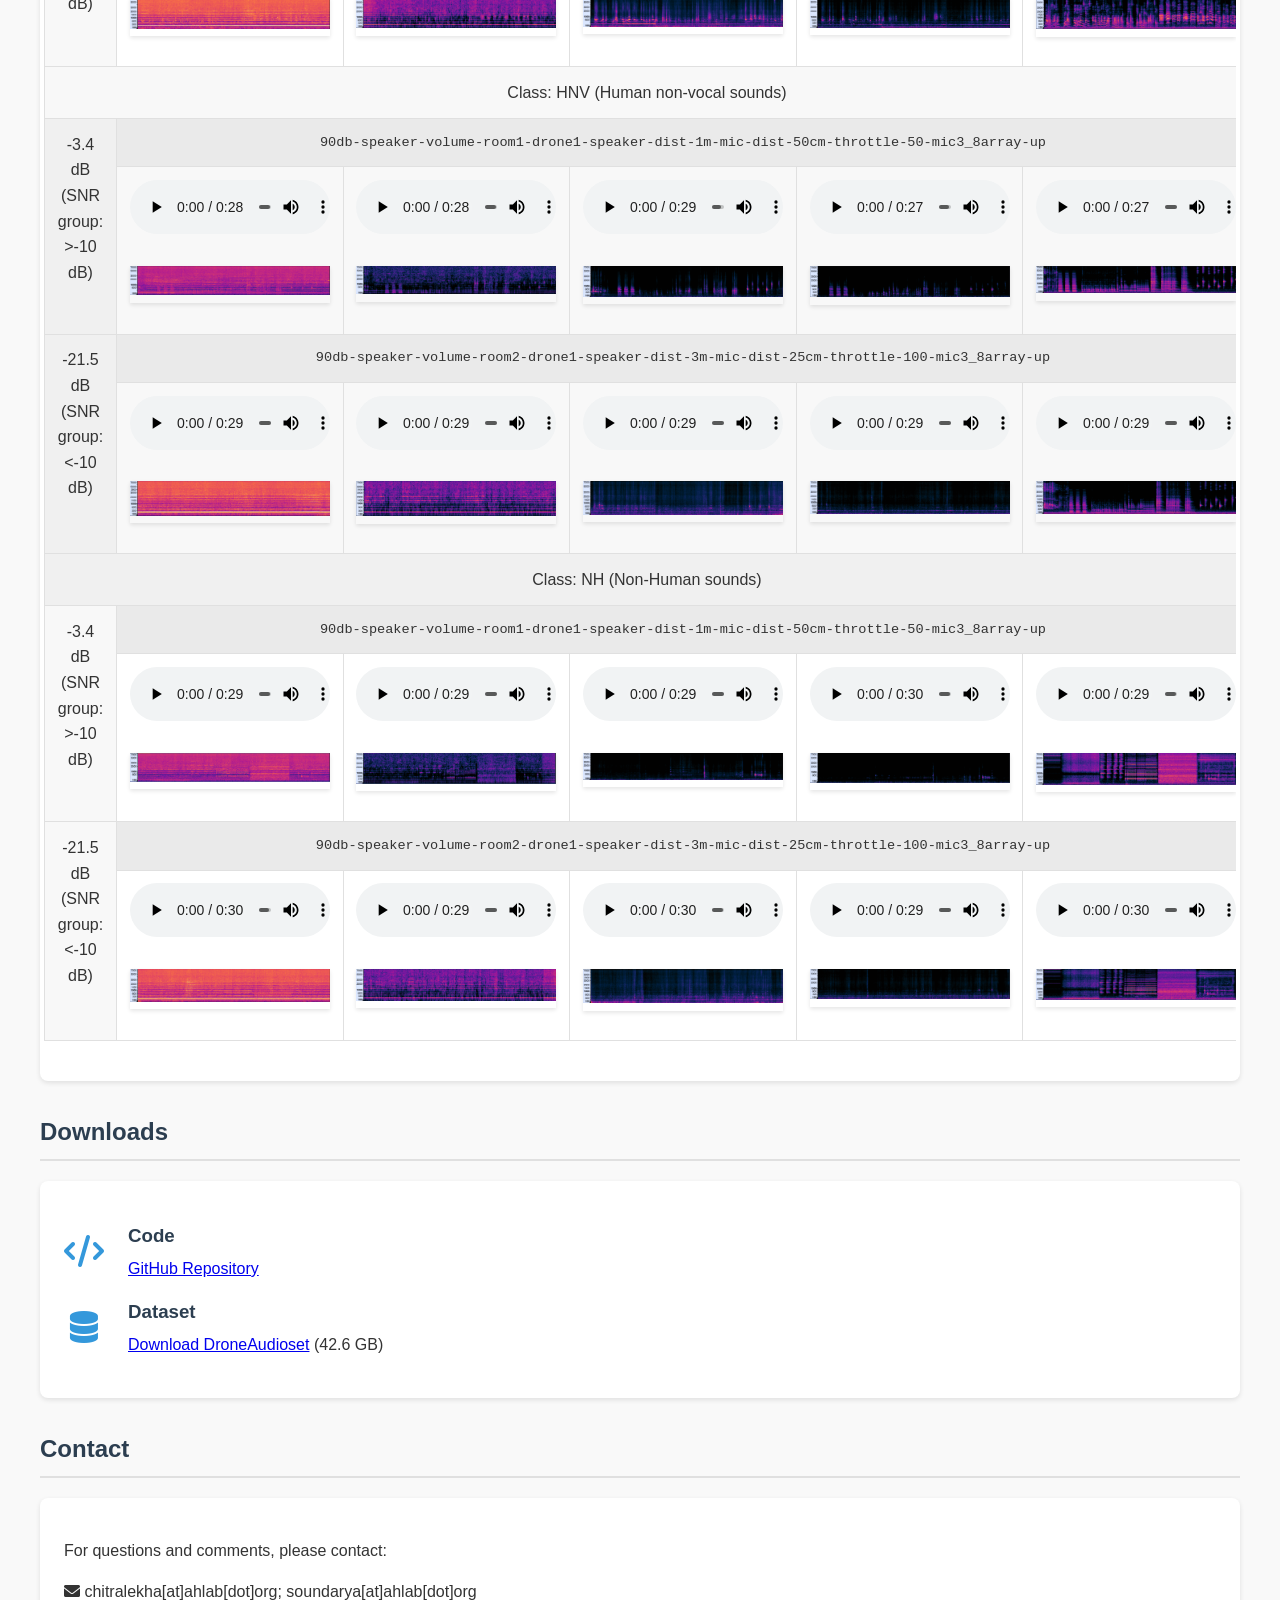
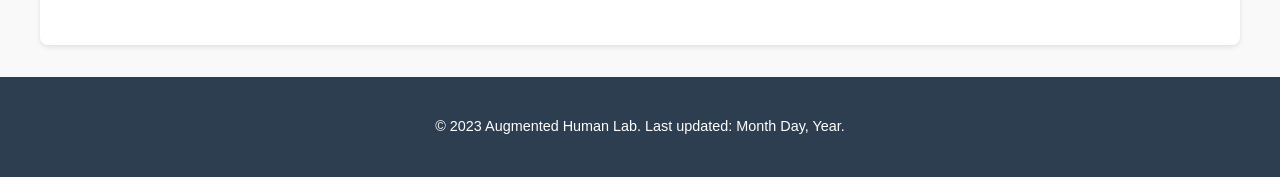
==== commit 5a34a1ea: "minor" ====
--- a/website/index.html
+++ b/website/index.html
@@ -24,7 +24,7 @@
                 </div>
             </div>
             <div class="conference">
-                Submitted to Neurips Dataset and Benchmarks 2025
+                Published in Neurips 2025
             </div>
         </div>
     </header>
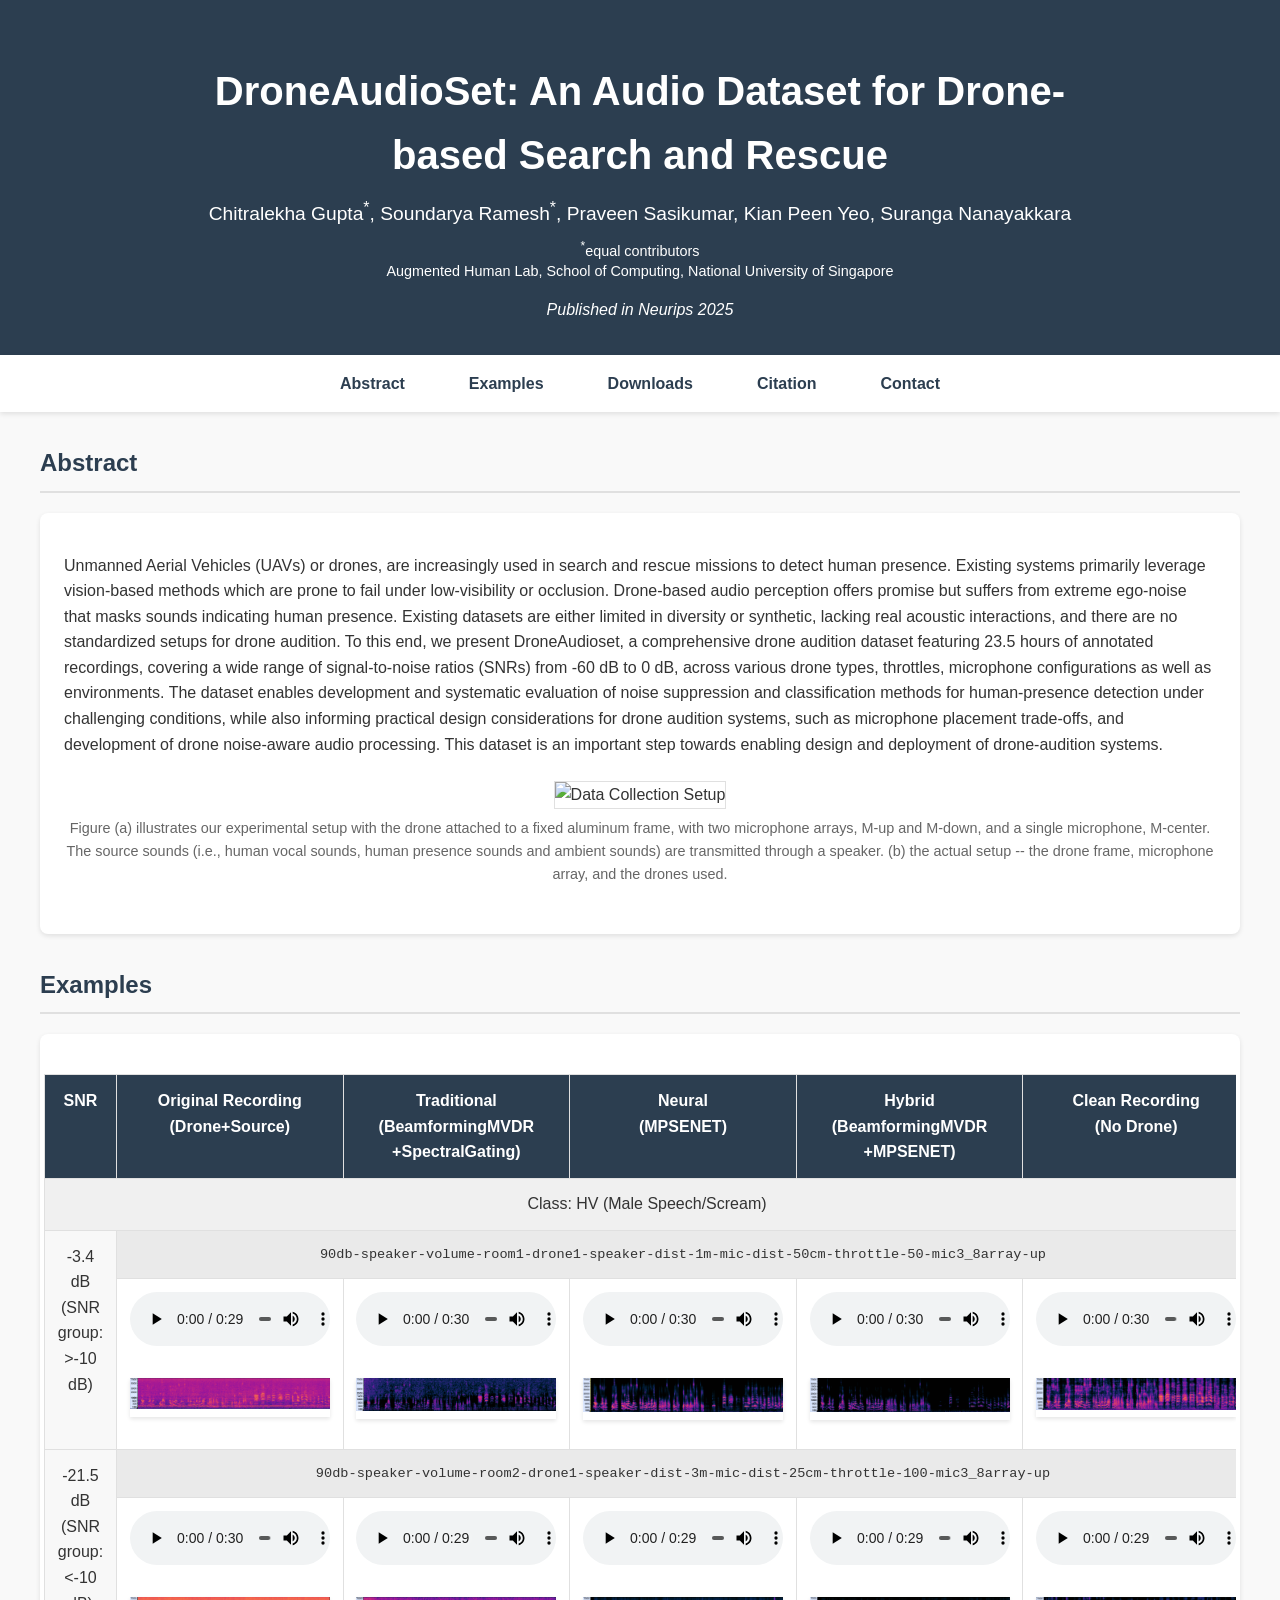
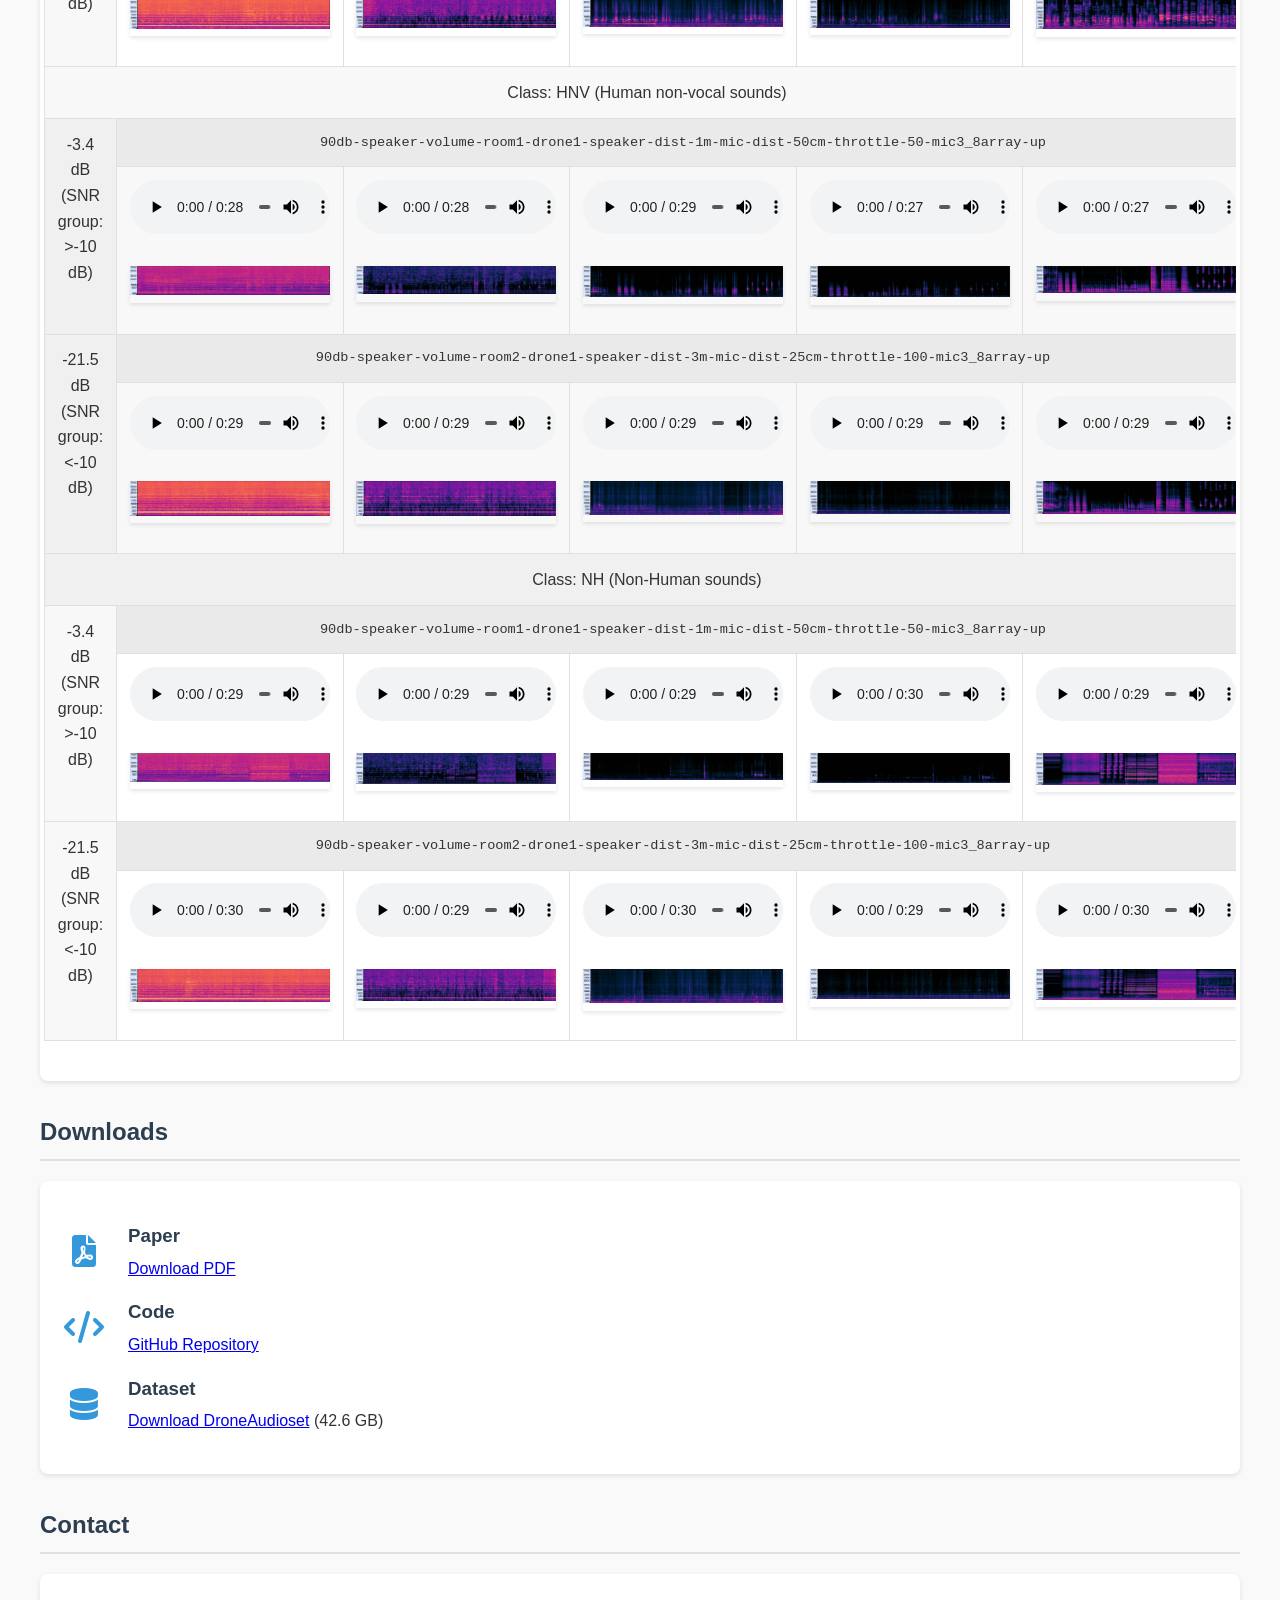
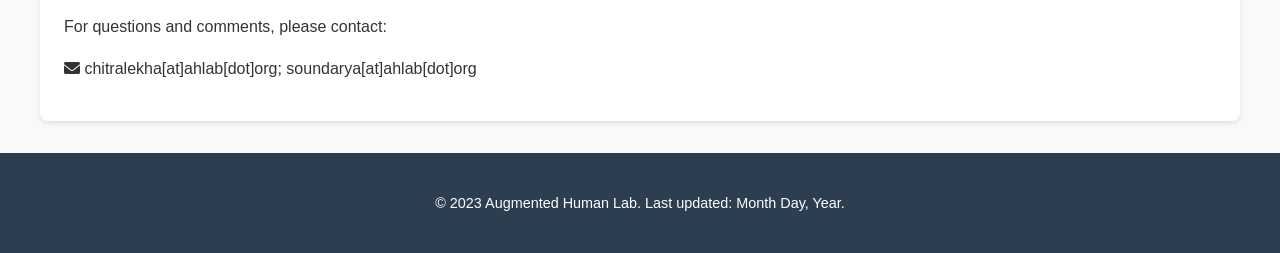
==== commit 4b416921: "adding paper" ====
--- a/website/index.html
+++ b/website/index.html
@@ -344,13 +344,13 @@
         <section id="downloads">
             <h2>Downloads</h2>
             <div class="content-box">
-                <!-- <div class="download-item">
+                <div class="download-item">
                     <i class="fas fa-file-pdf"></i>
                     <div>
                         <h3>Paper</h3>
-                        <p><a href="#">Download PDF</a> (X MB)</p>
+                        <p><a href="https://arxiv.org/pdf/2510.15383">Download PDF</a></p>
                     </div>
-                </div> -->
+                </div>
                 <div class="download-item">
                     <i class="fas fa-code"></i>
                     <div>
